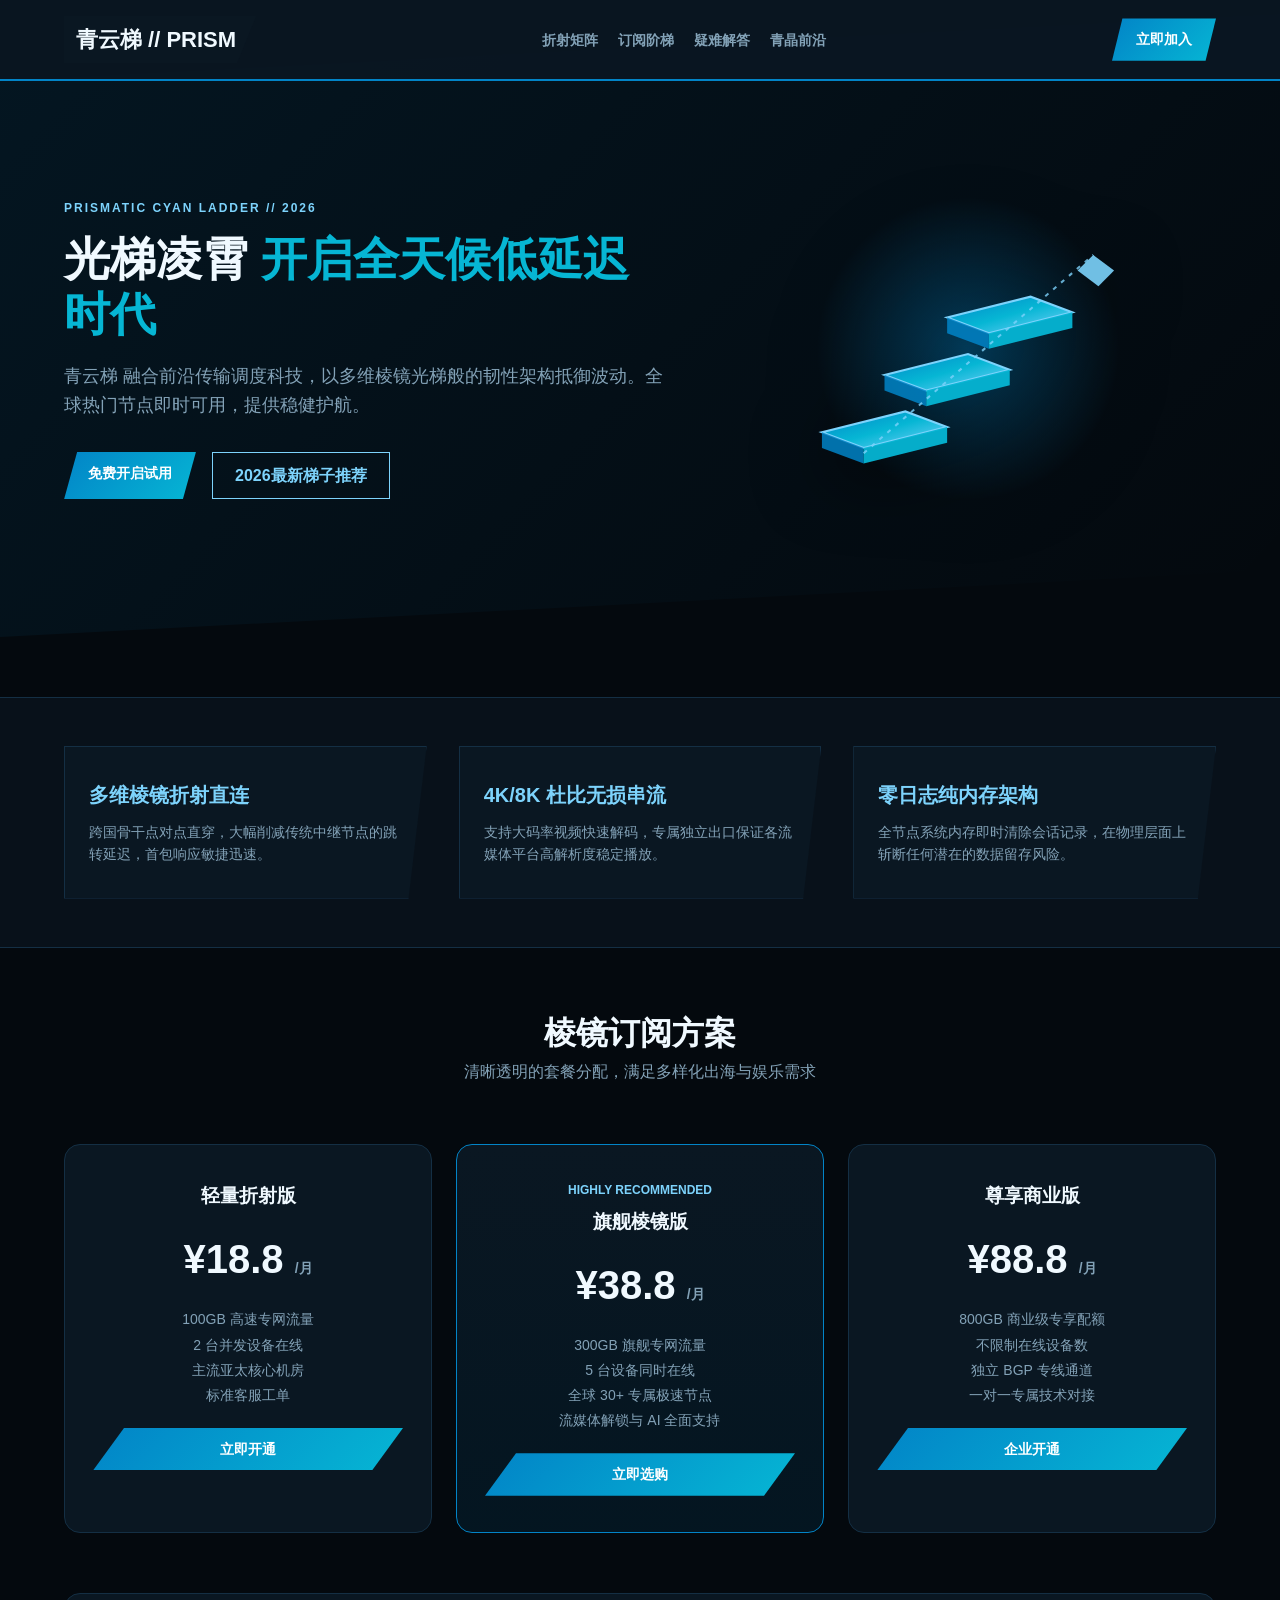
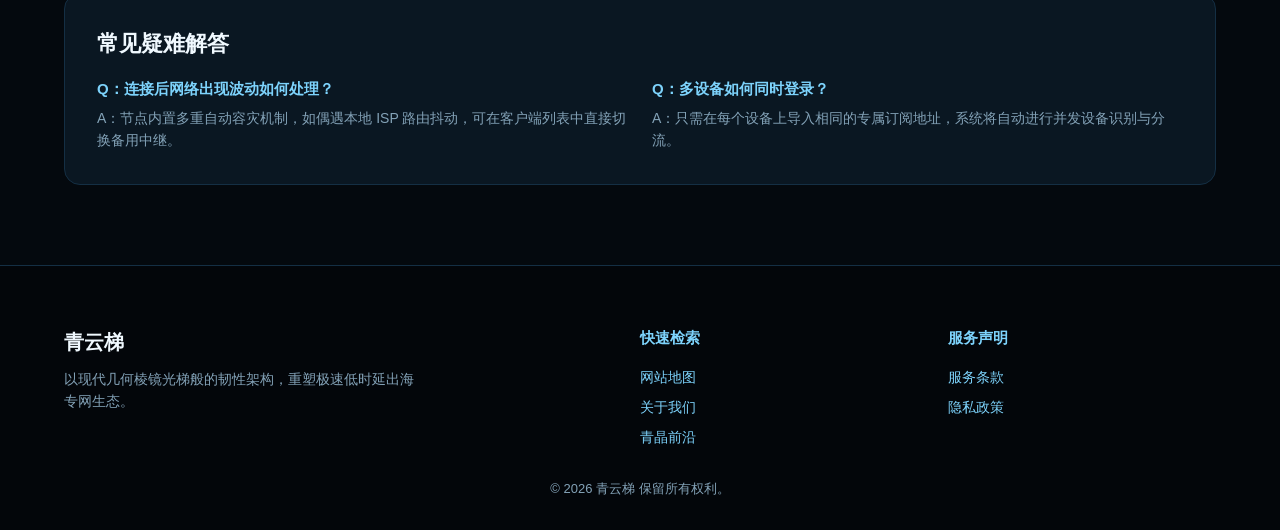
==== index.html @ d5e56dec "feat: deploy qingyunticloud.sbs landing page with full SEO suite" ====
<!DOCTYPE html>
<html lang="zh-CN">
<head>
  <meta charset="UTF-8">
  <meta name="viewport" content="width=device-width, initial-scale=1.0">
  <title>青云梯官方平台 - 2026多维青晶棱镜专线加速服务 | 极速秒开与AI大模型优质梯子推荐</title>
  <meta name="description" content="青云梯以倾斜切角动态棱镜结构展现多路径高可靠加速网络。4K极速解析，AI长连接坚实支撑，全域低延迟畅通无阻。">
  <link rel="canonical" href="https://qingyunticloud.sbs/">
  <link rel="stylesheet" href="style.css">
  <meta property="og:type" content="website">
  <meta property="og:title" content="青云梯官方平台 - 2026多维青晶棱镜专线加速服务 | 极速秒开与AI大模型优质梯子推荐">
  <meta property="og:description" content="青云梯以倾斜切角动态棱镜结构展现多路径高可靠加速网络。4K极速解析，AI长连接坚实支撑，全域低延迟畅通无阻。">
  <meta property="og:url" content="https://qingyunticloud.sbs/">
  <script type="application/ld+json">
  {"@context": "https://schema.org", "@type": "Product", "name": "青云梯棱镜光梯", "description": "青云梯以倾斜切角动态棱镜结构展现多路径高可靠加速网络。4K极速解析，AI长连接坚实支撑，全域低延迟畅通无阻。", "brand": {"@type": "Brand", "name": "青云梯"}}
  </script>
</head>
<body>

  <!-- Trapezoid Angled Header -->
  <nav class="angle-nav">
    <div class="angle-container angle-nav-inner">
      <a href="index.html" class="angle-logo">青云梯 // PRISM</a>
      <ul class="angle-menu">
        <li><a href="#strips">折射矩阵</a></li>
        <li><a href="#plans">订阅阶梯</a></li>
        <li><a href="#qna">疑难解答</a></li>
        <li><a href="prism-feed.html">青晶前沿</a></li>
      </ul>
      <a href="https://ww012.twilightaff.com/#/?code=A56DH1Af" class="btn-angle-cta" target="_blank" rel="nofollow">立即加入</a>
    </div>
  </nav>

  <!-- Diagonal Skew Hero -->
  <header class="skew-hero">
    <div class="skew-bg-slice"></div>
    <div class="angle-container skew-hero-inner">
      <div>
        <div style="font-size:12px; font-weight:800; color:var(--accent); letter-spacing:2px; margin-bottom:14px;">PRISMATIC CYAN LADDER // 2026</div>
        <h1 class="skew-hero-title">光梯凌霄 <span>开启全天候低延迟时代</span></h1>
        <p class="skew-hero-desc">青云梯 融合前沿传输调度科技，以多维棱镜光梯般的韧性架构抵御波动。全球热门节点即时可用，提供稳健护航。</p>
        <div style="display:flex; gap:16px; flex-wrap:wrap;">
          <a href="https://ww012.twilightaff.com/#/?code=A56DH1Af" class="btn-angle-cta" target="_blank" rel="nofollow">免费开启试用</a>
          <a href="https://tizilab.net/paihang/" style="padding:10px 22px; border:1px solid var(--accent); color:var(--accent); font-weight:700;" target="_blank">2026最新梯子推荐</a>
        </div>
      </div>
      <div style="display:flex; justify-content:center;">
        
        <div class="motion-art-frame prism-frame" aria-label="现代青晶多维棱镜光梯插画">
          <svg class="motion-svg" width="100%" height="340" viewBox="0 0 460 360" fill="none" xmlns="http://www.w3.org/2000/svg">
            <defs>
              <linearGradient id="prismGrad" x1="0%" y1="0%" x2="100%" y2="100%">
                <stop offset="0%" stop-color="#0284c7"/>
                <stop offset="50%" stop-color="#06b6d4"/>
                <stop offset="100%" stop-color="#7dd3fc"/>
              </linearGradient>
              <radialGradient id="prismGlow" cx="50%" cy="50%" r="50%">
                <stop offset="0%" stop-color="#0284c7" stop-opacity="0.4"/>
                <stop offset="100%" stop-color="#0284c7" stop-opacity="0"/>
              </radialGradient>
            </defs>
            <circle cx="230" cy="180" r="145" fill="url(#prismGlow)" class="glow-pulse"/>
            <g class="step-pulse-1">
              <polygon points="90,260 170,240 210,255 130,275" fill="url(#prismGrad)" stroke="#7dd3fc" stroke-width="2"/>
              <polygon points="90,260 130,275 130,290 90,275" fill="#0284c7" opacity="0.85"/>
              <polygon points="130,275 210,255 210,270 130,290" fill="#06b6d4" opacity="0.95"/>
            </g>
            <g class="step-pulse-2">
              <polygon points="150,205 230,185 270,200 190,220" fill="url(#prismGrad)" stroke="#7dd3fc" stroke-width="2"/>
              <polygon points="150,205 190,220 190,235 150,220" fill="#0284c7" opacity="0.85"/>
              <polygon points="190,220 270,200 270,215 190,235" fill="#06b6d4" opacity="0.95"/>
            </g>
            <g class="step-pulse-3">
              <polygon points="210,150 290,130 330,145 250,165" fill="url(#prismGrad)" stroke="#7dd3fc" stroke-width="2"/>
              <polygon points="210,150 250,165 250,180 210,165" fill="#0284c7" opacity="0.85"/>
              <polygon points="250,165 330,145 330,160 250,180" fill="#06b6d4" opacity="0.95"/>
            </g>
            <line x1="130" y1="280" x2="350" y2="90" stroke="#7dd3fc" stroke-width="2" stroke-dasharray="4 6" opacity="0.8" class="ray-ascend"/>
            <polygon points="350,90 370,105 355,120 335,105" fill="#7dd3fc" opacity="0.9" class="crystal-spin" transform-origin="352 105"/>
          </svg>
        </div>
        
      </div>
    </div>
  </header>

  <!-- Zig-Zag Dynamic Strips -->
  <section id="strips" class="zigzag-strip">
    <div class="angle-container zigzag-grid">
      <div class="zigzag-card">
        <h3>多维棱镜折射直连</h3>
        <p>跨国骨干点对点直穿，大幅削减传统中继节点的跳转延迟，首包响应敏捷迅速。</p>
      </div>
      <div class="zigzag-card">
        <h3>4K/8K 杜比无损串流</h3>
        <p>支持大码率视频快速解码，专属独立出口保证各流媒体平台高解析度稳定播放。</p>
      </div>
      <div class="zigzag-card">
        <h3>零日志纯内存架构</h3>
        <p>全节点系统内存即时清除会话记录，在物理层面上斩断任何潜在的数据留存风险。</p>
      </div>
    </div>
  </section>

  <!-- Floating Prism Pricing -->
  <section id="plans" class="angle-container">
    <div style="text-align:center; margin-bottom:40px;">
      <h2 style="font-size:32px; font-weight:900;">棱镜订阅方案</h2>
      <p style="color:var(--muted);">清晰透明的套餐分配，满足多样化出海与娱乐需求</p>
    </div>

    <div class="prism-pricing">
      <div class="prism-card">
        <h3>轻量折射版</h3>
        <div class="prism-price">¥18.8 <span style="font-size:14px; color:var(--muted);">/月</span></div>
        <p style="color:var(--muted); font-size:14px; line-height:1.8; margin-bottom:20px;">
          100GB 高速专网流量<br>2 台并发设备在线<br>主流亚太核心机房<br>标准客服工单
        </p>
        <a href="https://ww012.twilightaff.com/#/?code=A56DH1Af" class="btn-angle-cta" style="display:block;" target="_blank" rel="nofollow">立即开通</a>
      </div>

      <div class="prism-card featured">
        <div style="font-size:12px; color:var(--accent); font-weight:800; margin-bottom:6px;">HIGHLY RECOMMENDED</div>
        <h3>旗舰棱镜版</h3>
        <div class="prism-price">¥38.8 <span style="font-size:14px; color:var(--muted);">/月</span></div>
        <p style="color:var(--muted); font-size:14px; line-height:1.8; margin-bottom:20px;">
          300GB 旗舰专网流量<br>5 台设备同时在线<br>全球 30+ 专属极速节点<br>流媒体解锁与 AI 全面支持
        </p>
        <a href="https://ww012.twilightaff.com/#/?code=A56DH1Af" class="btn-angle-cta" style="display:block;" target="_blank" rel="nofollow">立即选购</a>
      </div>

      <div class="prism-card">
        <h3>尊享商业版</h3>
        <div class="prism-price">¥88.8 <span style="font-size:14px; color:var(--muted);">/月</span></div>
        <p style="color:var(--muted); font-size:14px; line-height:1.8; margin-bottom:20px;">
          800GB 商业级专享配额<br>不限制在线设备数<br>独立 BGP 专线通道<br>一对一专属技术对接
        </p>
        <a href="https://ww012.twilightaff.com/#/?code=A56DH1Af" class="btn-angle-cta" style="display:block;" target="_blank" rel="nofollow">企业开通</a>
      </div>
    </div>
  </section>

  <!-- Q&A -->
  <section id="qna" class="angle-container" style="margin:60px auto;">
    <div style="background:var(--panel); border:1px solid var(--border); border-radius:16px; padding:32px;">
      <h2 style="font-size:22px; margin-bottom:16px;">常见疑难解答</h2>
      <div style="display:grid; grid-template-columns:1fr 1fr; gap:24px;">
        <div>
          <h4 style="font-size:15px; color:var(--accent); margin-bottom:6px;">Q：连接后网络出现波动如何处理？</h4>
          <p style="font-size:14px; color:var(--muted);">A：节点内置多重自动容灾机制，如偶遇本地 ISP 路由抖动，可在客户端列表中直接切换备用中继。</p>
        </div>
        <div>
          <h4 style="font-size:15px; color:var(--accent); margin-bottom:6px;">Q：多设备如何同时登录？</h4>
          <p style="font-size:14px; color:var(--muted);">A：只需在每个设备上导入相同的专属订阅地址，系统将自动进行并发设备识别与分流。</p>
        </div>
      </div>
    </div>
  </section>

  <!-- Geometric Mosaic Footer -->
  <footer class="angle-footer">
    <div class="angle-container mosaic-grid">
      <div>
        <h3 style="font-size:20px; margin-bottom:10px;">青云梯</h3>
        <p style="font-size:14px; color:var(--muted); max-width:360px;">以现代几何棱镜光梯般的韧性架构，重塑极速低时延出海专网生态。</p>
      </div>
      <div class="mosaic-col">
        <h4>快速检索</h4>
        <ul>
          <li><a href="sitemap.html">网站地图</a></li>
          <li><a href="about.html">关于我们</a></li>
          <li><a href="prism-feed.html">青晶前沿</a></li>
        </ul>
      </div>
      <div class="mosaic-col">
        <h4>服务声明</h4>
        <ul>
          <li><a href="terms.html">服务条款</a></li>
          <li><a href="privacy.html">隐私政策</a></li>
        </ul>
      </div>
    </div>
    <div style="text-align:center; font-size:13px; color:var(--muted); margin-top:30px;">
      © 2026 青云梯 保留所有权利。
    </div>
  </footer>

</body>
</html>
---- style.css ----
/* Archetype 6: Prismatic Angled Slices (qingyunticloud.sbs) */
:root {
  --primary: #0284c7;
  --secondary: #06b6d4;
  --accent: #7dd3fc;
  --bg: #04090e;
  --panel: #0a1722;
  --border: #142f44;
  --text: #f0f9ff;
  --muted: #83a2b7;
  --link-color: #7dd3fc;
}
* { box-sizing: border-box; margin: 0; padding: 0; }
body { background: var(--bg); color: var(--text); font-family: -apple-system, BlinkMacSystemFont, "Segoe UI", Roboto, sans-serif; line-height: 1.6; overflow-x: hidden; }
a { color: var(--link-color); text-decoration: none; }
a:visited { color: var(--link-color); }
a:hover { color: var(--primary); text-decoration: underline; }

/* Trapezoid Angled Header */
.angle-nav { background: rgba(10, 23, 34, 0.95); border-bottom: 2px solid var(--primary); padding: 16px 0; position: sticky; top: 0; z-index: 99; }
.angle-container { max-width: 1200px; margin: 0 auto; padding: 0 24px; }
.angle-nav-inner { display: flex; justify-content: space-between; align-items: center; }
.angle-logo { font-size: 22px; font-weight: 900; color: var(--text); display: flex; align-items: center; gap: 8px; clip-path: polygon(0 0, 100% 0, 90% 100%, 0 100%); background: var(--panel); padding: 6px 20px 6px 12px; }
.angle-menu { list-style: none; display: flex; gap: 20px; }
.angle-menu a { font-size: 14px; font-weight: 700; color: var(--muted); }
.angle-menu a:hover { color: var(--accent); }
.btn-angle-cta { background: linear-gradient(135deg, var(--primary), var(--secondary)); color: #fff !important; padding: 10px 24px; font-weight: 800; font-size: 14px; clip-path: polygon(10% 0, 100% 0, 90% 100%, 0 100%); text-decoration: none !important; }

/* Diagonal Angled Slice Hero */
.skew-hero { position: relative; padding: 80px 0 100px; }
.skew-bg-slice { position: absolute; inset: 0; background: linear-gradient(135deg, rgba(2, 132, 199, 0.1), transparent); transform: skewY(-3deg); transform-origin: top left; z-index: 1; pointer-events: none; }
.skew-hero-inner { position: relative; z-index: 2; display: grid; grid-template-columns: 1.1fr 0.9fr; gap: 48px; align-items: center; }
.skew-hero-title { font-size: 46px; font-weight: 900; line-height: 1.2; margin-bottom: 20px; }
.skew-hero-title span { color: var(--secondary); }
.skew-hero-desc { font-size: 18px; color: var(--muted); margin-bottom: 32px; }

/* Zig-Zag Dynamic Strips */
.zigzag-strip { padding: 48px 0; border-top: 1px solid var(--border); border-bottom: 1px solid var(--border); margin: 60px 0; background: rgba(10, 23, 34, 0.6); }
.zigzag-grid { display: grid; grid-template-columns: repeat(3, 1fr); gap: 32px; }
.zigzag-card { background: var(--panel); border: 1px solid var(--border); clip-path: polygon(0 0, 100% 0, 95% 100%, 0 100%); padding: 32px 24px; }
.zigzag-card h3 { font-size: 20px; margin-bottom: 10px; color: var(--accent); }
.zigzag-card p { font-size: 14px; color: var(--muted); }

/* Floating Prism Pricing Cards */
.prism-pricing { display: grid; grid-template-columns: repeat(3, 1fr); gap: 24px; margin: 60px 0; }
.prism-card { background: var(--panel); border: 1px solid var(--border); border-radius: 16px; padding: 36px 28px; text-align: center; position: relative; transition: transform 0.2s; }
.prism-card:hover { transform: translateY(-8px); border-color: var(--secondary); }
.prism-card.featured { border-color: var(--primary); background: linear-gradient(180deg, var(--panel), rgba(2, 132, 199, 0.1)); }
.prism-price { font-size: 40px; font-weight: 900; margin: 16px 0; }

/* Geometric Mosaic Footer */
.angle-footer { background: #03060a; border-top: 1px solid var(--border); padding: 60px 0 30px; margin-top: 80px; }
.mosaic-grid { display: grid; grid-template-columns: 2fr 1fr 1fr; gap: 40px; }
.mosaic-col h4 { font-size: 15px; color: var(--accent); margin-bottom: 16px; }
.mosaic-col ul { list-style: none; display: flex; flex-direction: column; gap: 8px; font-size: 14px; }

@media (max-width: 900px) {
  .skew-hero-inner { grid-template-columns: 1fr; }
  .zigzag-grid { grid-template-columns: 1fr; }
  .prism-pricing { grid-template-columns: 1fr; }
  .mosaic-grid { grid-template-columns: 1fr; }
  .angle-menu { display: none; }
}


/* ==========================================================================
   Hero SVG Motion Core & Animation Keyframes (Guaranteed Visibility)
   ========================================================================== */
.motion-art-frame {
  width: 100% !important;
  max-width: 480px !important;
  min-height: 280px !important;
  margin: 0 auto !important;
  display: flex !important;
  justify-content: center !important;
  align-items: center !important;
  position: relative !important;
  flex-shrink: 0 !important;
}

.motion-svg {
  width: 100% !important;
  max-width: 480px !important;
  height: auto !important;
  min-height: 260px !important;
  display: block !important;
  overflow: visible !important;
  filter: drop-shadow(0 15px 35px rgba(0, 0, 0, 0.65)) !important;
}

@keyframes glowPulse {
  0%, 100% { transform: scale(1); opacity: 0.8; }
  50% { transform: scale(1.08); opacity: 1; }
}

@keyframes creamBounce {
  0%, 100% { transform: translateY(0); }
  50% { transform: translateY(-5px); }
}

@keyframes berryFloat {
  0%, 100% { transform: translateY(0) rotate(0deg); }
  50% { transform: translateY(-6px) rotate(4deg); }
}

@keyframes strawShake {
  0%, 100% { transform: rotate(0deg); }
  50% { transform: rotate(-2.5deg); }
}

@keyframes bubbleFloat {
  0% { transform: translateY(0); opacity: 0.25; }
  50% { opacity: 0.9; }
  100% { transform: translateY(-24px); opacity: 0; }
}

@keyframes ringFloat {
  0%, 100% { transform: translateY(0) rotate(-12deg); }
  50% { transform: translateY(-10px) rotate(-8deg); }
}

@keyframes runeShimmer {
  0%, 100% { opacity: 0.35; stroke-dashoffset: 0; }
  50% { opacity: 1; stroke-dashoffset: 24; }
}

@keyframes spinCW {
  from { transform: rotate(0deg); }
  to { transform: rotate(360deg); }
}

@keyframes spinCCW {
  from { transform: rotate(0deg); }
  to { transform: rotate(-360deg); }
}

@keyframes stepPulse {
  0%, 100% { opacity: 0.7; transform: translateY(0); }
  50% { opacity: 1; transform: translateY(-4px); }
}

@keyframes cloudDrift {
  0%, 100% { transform: translateX(0); }
  50% { transform: translateX(16px); }
}

@keyframes rayAscend {
  0% { stroke-dashoffset: 20; opacity: 0.2; }
  50% { opacity: 0.95; }
  100% { stroke-dashoffset: 0; opacity: 0.2; }
}

.glow-pulse { animation: glowPulse 4s ease-in-out infinite; transform-origin: center; }
.cream-bounce { animation: creamBounce 3.5s ease-in-out infinite; }
.berry-float { animation: berryFloat 3s ease-in-out infinite; transform-origin: 230px 85px; }
.straw-shake { animation: strawShake 4s ease-in-out infinite; transform-origin: 210px 250px; }
.bubble-float-1 { animation: bubbleFloat 3s ease-in-out infinite; }
.bubble-float-2 { animation: bubbleFloat 4.2s ease-in-out infinite 0.8s; }
.bubble-float-3 { animation: bubbleFloat 3.6s ease-in-out infinite 1.5s; }

.ring-float { animation: ringFloat 5s ease-in-out infinite; }
.rune-shimmer { animation: runeShimmer 3s ease-in-out infinite; }
.orbital-spin { animation: spinCW 25s linear infinite; transform-origin: 230px 180px; }
.ring-spin-cw { animation: spinCW 18s linear infinite; transform-origin: 230px 180px; }
.ring-spin-ccw { animation: spinCCW 24s linear infinite; transform-origin: 230px 180px; }

.step-pulse-1 { animation: stepPulse 3s ease-in-out infinite 0s; }
.step-pulse-2 { animation: stepPulse 3s ease-in-out infinite 0.7s; }
.step-pulse-3 { animation: stepPulse 3s ease-in-out infinite 1.4s; }
.step-pulse-4 { animation: stepPulse 3s ease-in-out infinite 2.1s; }
.cloud-drift-1 { animation: cloudDrift 6s ease-in-out infinite; }
.cloud-drift-2 { animation: cloudDrift 7s ease-in-out infinite 1s; }
.ray-ascend { animation: rayAscend 2.5s linear infinite; }
.crystal-spin { animation: spinCW 12s linear infinite; transform-origin: center; }
.mint-leaf-float { animation: berryFloat 4s ease-in-out infinite; transform-origin: 230px 95px; }

@media (prefers-reduced-motion: reduce) {
  * {
    animation-duration: 0.01ms !important;
    animation-iteration-count: 1 !important;
    transition-duration: 0.01ms !important;
  }
}
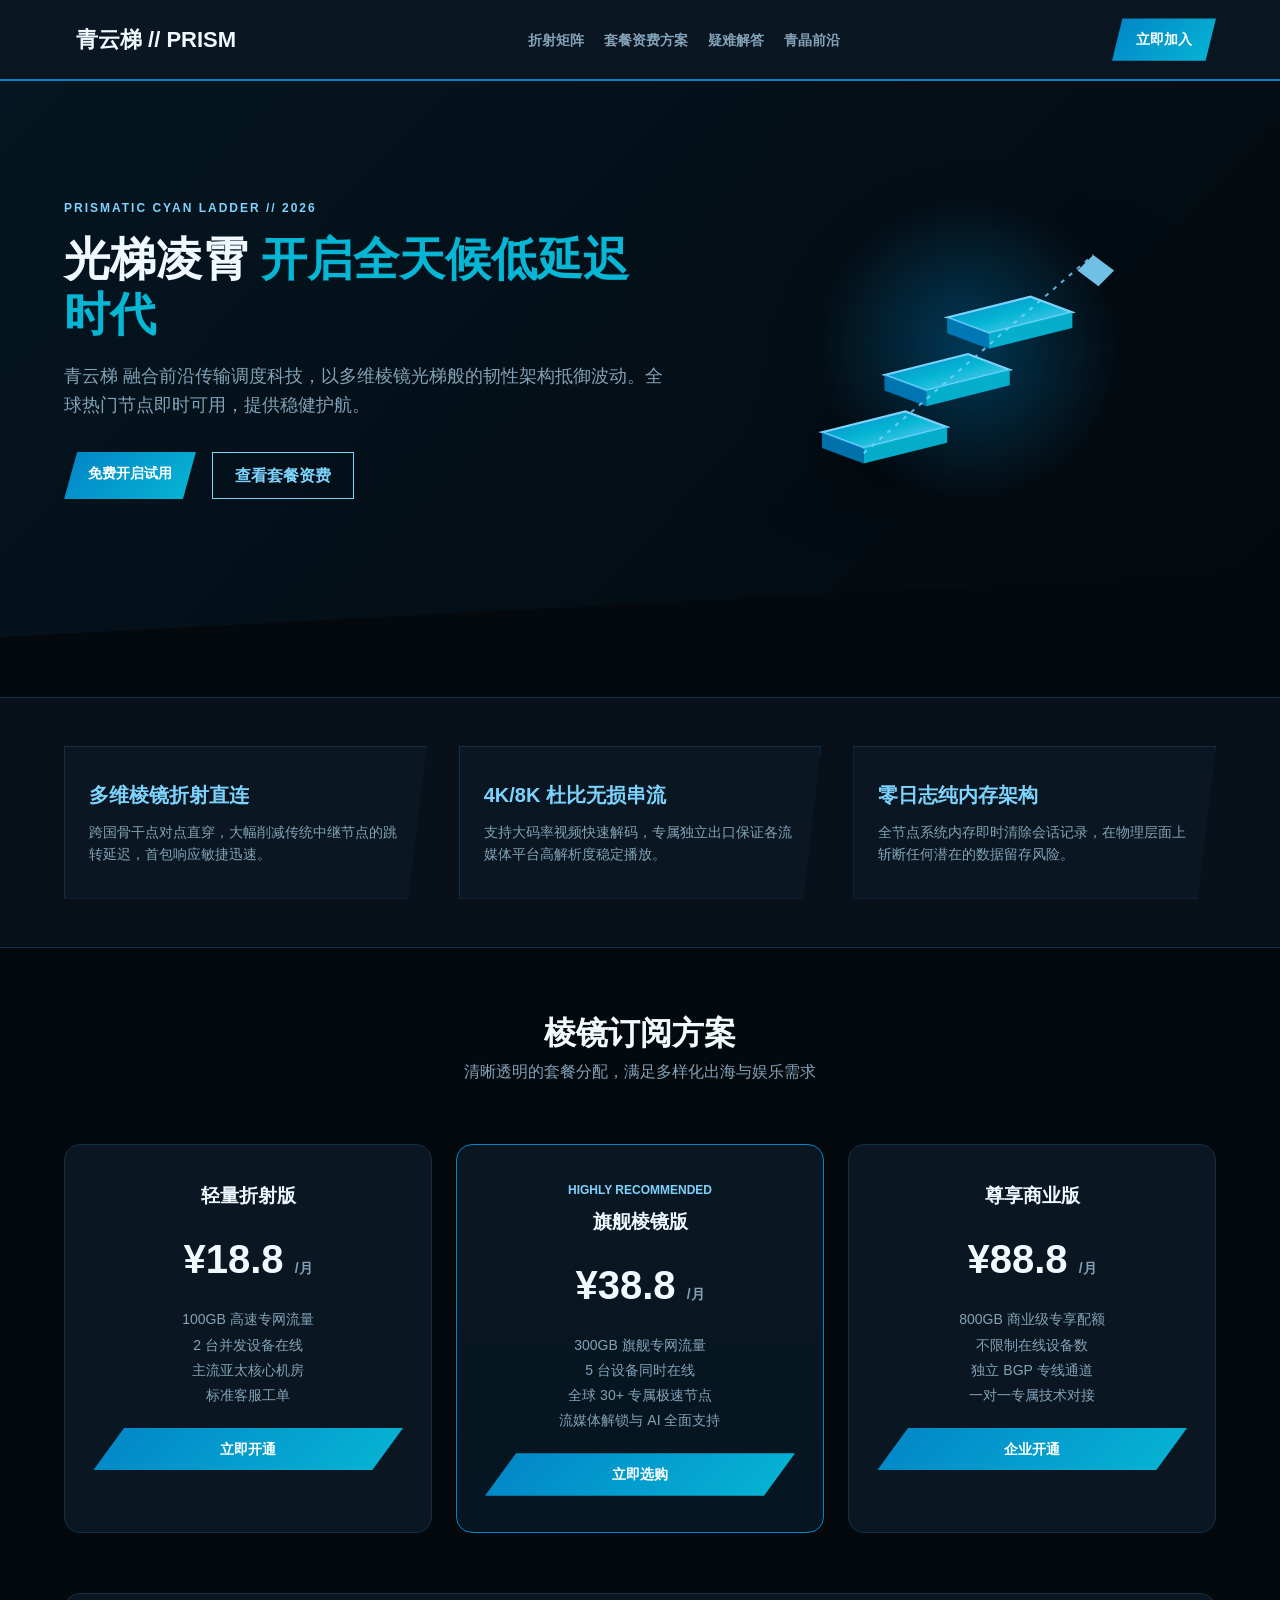
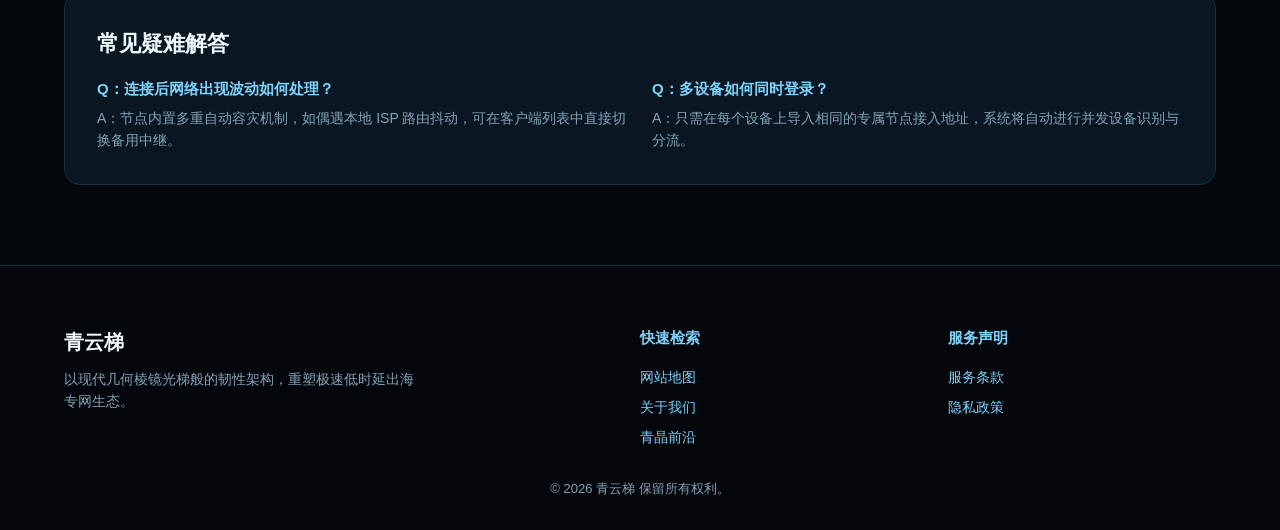
==== commit 55200c3e: "fix: remove external blog links, desensitize subscription terms, and align official landing page sty" ====
--- a/index.html
+++ b/index.html
@@ -3,12 +3,12 @@
 <head>
   <meta charset="UTF-8">
   <meta name="viewport" content="width=device-width, initial-scale=1.0">
-  <title>青云梯官方平台 - 2026多维青晶棱镜专线加速服务 | 极速秒开与AI大模型优质梯子推荐</title>
+  <title>青云梯官方平台 - 2026多维青晶棱镜专线加速服务 | 极速秒开与AI大模型优质专线加速服务</title>
   <meta name="description" content="青云梯以倾斜切角动态棱镜结构展现多路径高可靠加速网络。4K极速解析，AI长连接坚实支撑，全域低延迟畅通无阻。">
   <link rel="canonical" href="https://qingyunticloud.sbs/">
   <link rel="stylesheet" href="style.css">
   <meta property="og:type" content="website">
-  <meta property="og:title" content="青云梯官方平台 - 2026多维青晶棱镜专线加速服务 | 极速秒开与AI大模型优质梯子推荐">
+  <meta property="og:title" content="青云梯官方平台 - 2026多维青晶棱镜专线加速服务 | 极速秒开与AI大模型优质专线加速服务">
   <meta property="og:description" content="青云梯以倾斜切角动态棱镜结构展现多路径高可靠加速网络。4K极速解析，AI长连接坚实支撑，全域低延迟畅通无阻。">
   <meta property="og:url" content="https://qingyunticloud.sbs/">
   <script type="application/ld+json">
@@ -23,7 +23,7 @@
       <a href="index.html" class="angle-logo">青云梯 // PRISM</a>
       <ul class="angle-menu">
         <li><a href="#strips">折射矩阵</a></li>
-        <li><a href="#plans">订阅阶梯</a></li>
+        <li><a href="#plans">套餐资费方案</a></li>
         <li><a href="#qna">疑难解答</a></li>
         <li><a href="prism-feed.html">青晶前沿</a></li>
       </ul>
@@ -41,7 +41,7 @@
         <p class="skew-hero-desc">青云梯 融合前沿传输调度科技，以多维棱镜光梯般的韧性架构抵御波动。全球热门节点即时可用，提供稳健护航。</p>
         <div style="display:flex; gap:16px; flex-wrap:wrap;">
           <a href="https://ww012.twilightaff.com/#/?code=A56DH1Af" class="btn-angle-cta" target="_blank" rel="nofollow">免费开启试用</a>
-          <a href="https://tizilab.net/paihang/" style="padding:10px 22px; border:1px solid var(--accent); color:var(--accent); font-weight:700;" target="_blank">2026最新梯子推荐</a>
+          <a href="#plans" style="padding:10px 22px; border:1px solid var(--accent); color:var(--accent); font-weight:700;" target="_blank">查看套餐资费</a>
         </div>
       </div>
       <div style="display:flex; justify-content:center;">
@@ -151,7 +151,7 @@
         </div>
         <div>
           <h4 style="font-size:15px; color:var(--accent); margin-bottom:6px;">Q：多设备如何同时登录？</h4>
-          <p style="font-size:14px; color:var(--muted);">A：只需在每个设备上导入相同的专属订阅地址，系统将自动进行并发设备识别与分流。</p>
+          <p style="font-size:14px; color:var(--muted);">A：只需在每个设备上导入相同的专属节点接入地址，系统将自动进行并发设备识别与分流。</p>
         </div>
       </div>
     </div>
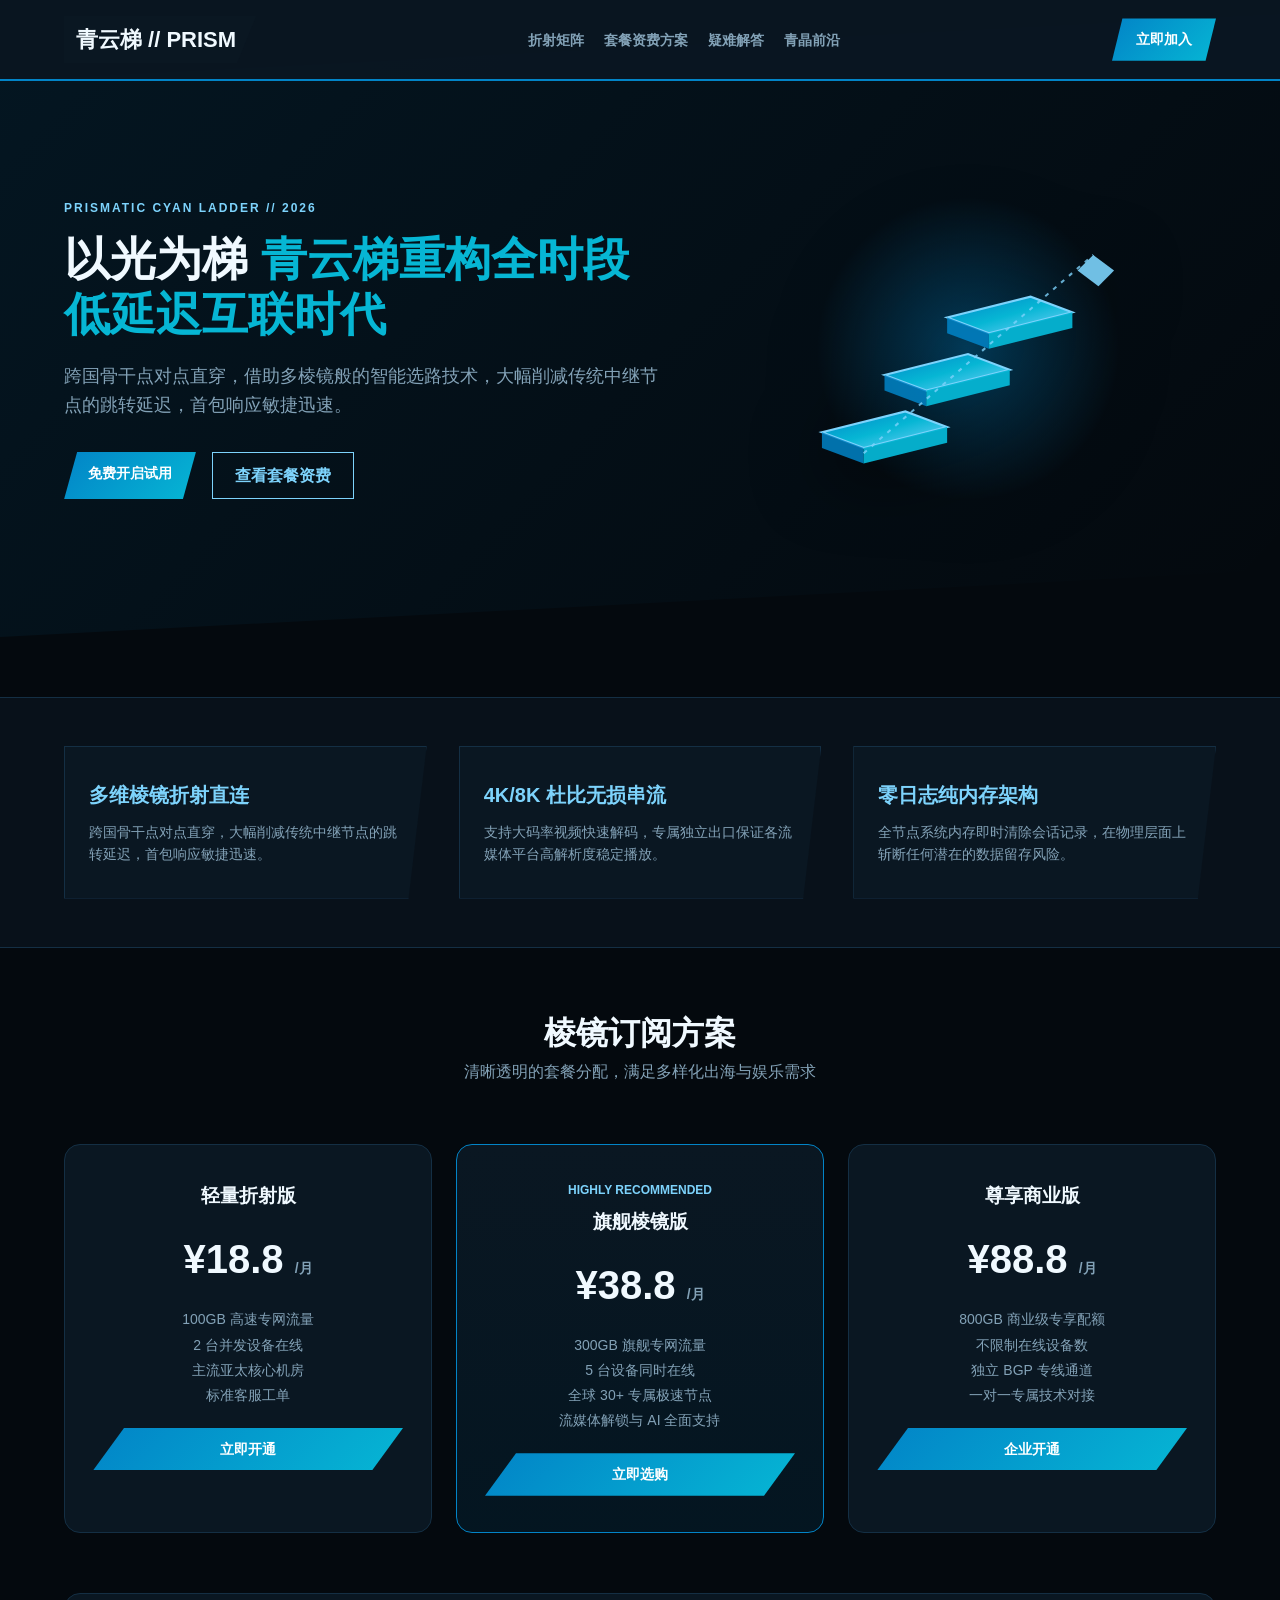
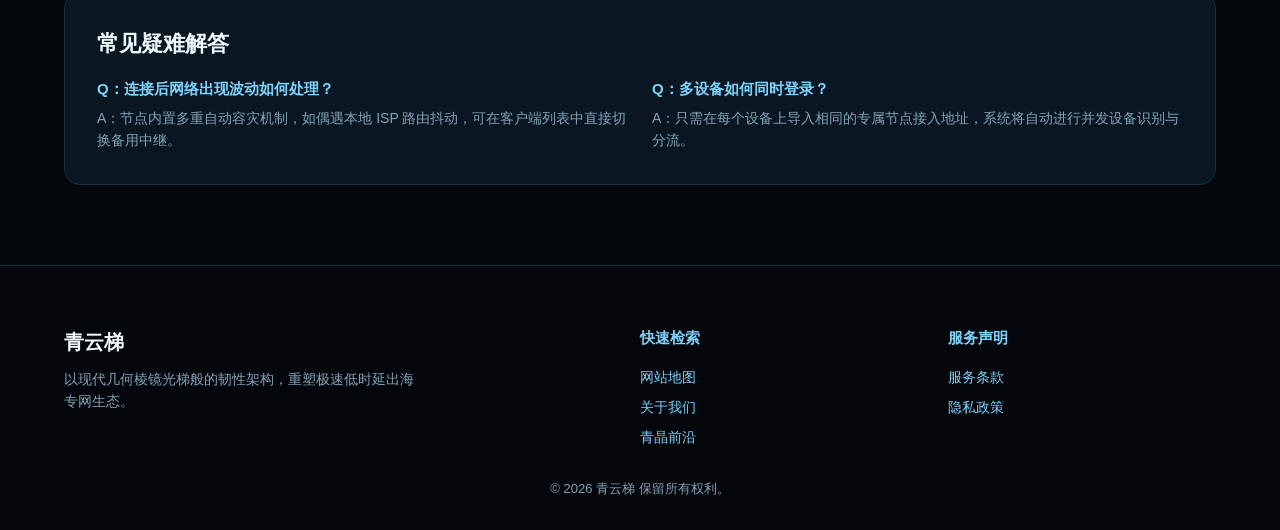
==== commit 7c772552: "revert: restore original layout and structure prior to pricing changes while keeping bespoke hero in" ====
--- a/index.html
+++ b/index.html
@@ -3,7 +3,7 @@
 <head>
   <meta charset="UTF-8">
   <meta name="viewport" content="width=device-width, initial-scale=1.0">
-  <title>青云梯官方平台 - 2026多维青晶棱镜专线加速服务 | 极速秒开与AI大模型优质专线加速服务</title>
+  <title>青云梯服务平台 - 2026多维青晶棱镜专线加速服务 | 极速秒开与AI大模型优质专线加速服务</title>
   <meta name="description" content="青云梯以倾斜切角动态棱镜结构展现多路径高可靠加速网络。4K极速解析，AI长连接坚实支撑，全域低延迟畅通无阻。">
   <link rel="canonical" href="https://qingyunticloud.sbs/">
   <link rel="stylesheet" href="style.css">
@@ -37,8 +37,8 @@
     <div class="angle-container skew-hero-inner">
       <div>
         <div style="font-size:12px; font-weight:800; color:var(--accent); letter-spacing:2px; margin-bottom:14px;">PRISMATIC CYAN LADDER // 2026</div>
-        <h1 class="skew-hero-title">光梯凌霄 <span>开启全天候低延迟时代</span></h1>
-        <p class="skew-hero-desc">青云梯 融合前沿传输调度科技，以多维棱镜光梯般的韧性架构抵御波动。全球热门节点即时可用，提供稳健护航。</p>
+        <h1 class="skew-hero-title">以光为梯 <span>青云梯重构全时段低延迟互联时代</span></h1>
+        <p class="skew-hero-desc">跨国骨干点对点直穿，借助多棱镜般的智能选路技术，大幅削减传统中继节点的跳转延迟，首包响应敏捷迅速。</p>
         <div style="display:flex; gap:16px; flex-wrap:wrap;">
           <a href="https://ww012.twilightaff.com/#/?code=A56DH1Af" class="btn-angle-cta" target="_blank" rel="nofollow">免费开启试用</a>
           <a href="#plans" style="padding:10px 22px; border:1px solid var(--accent); color:var(--accent); font-weight:700;" target="_blank">查看套餐资费</a>
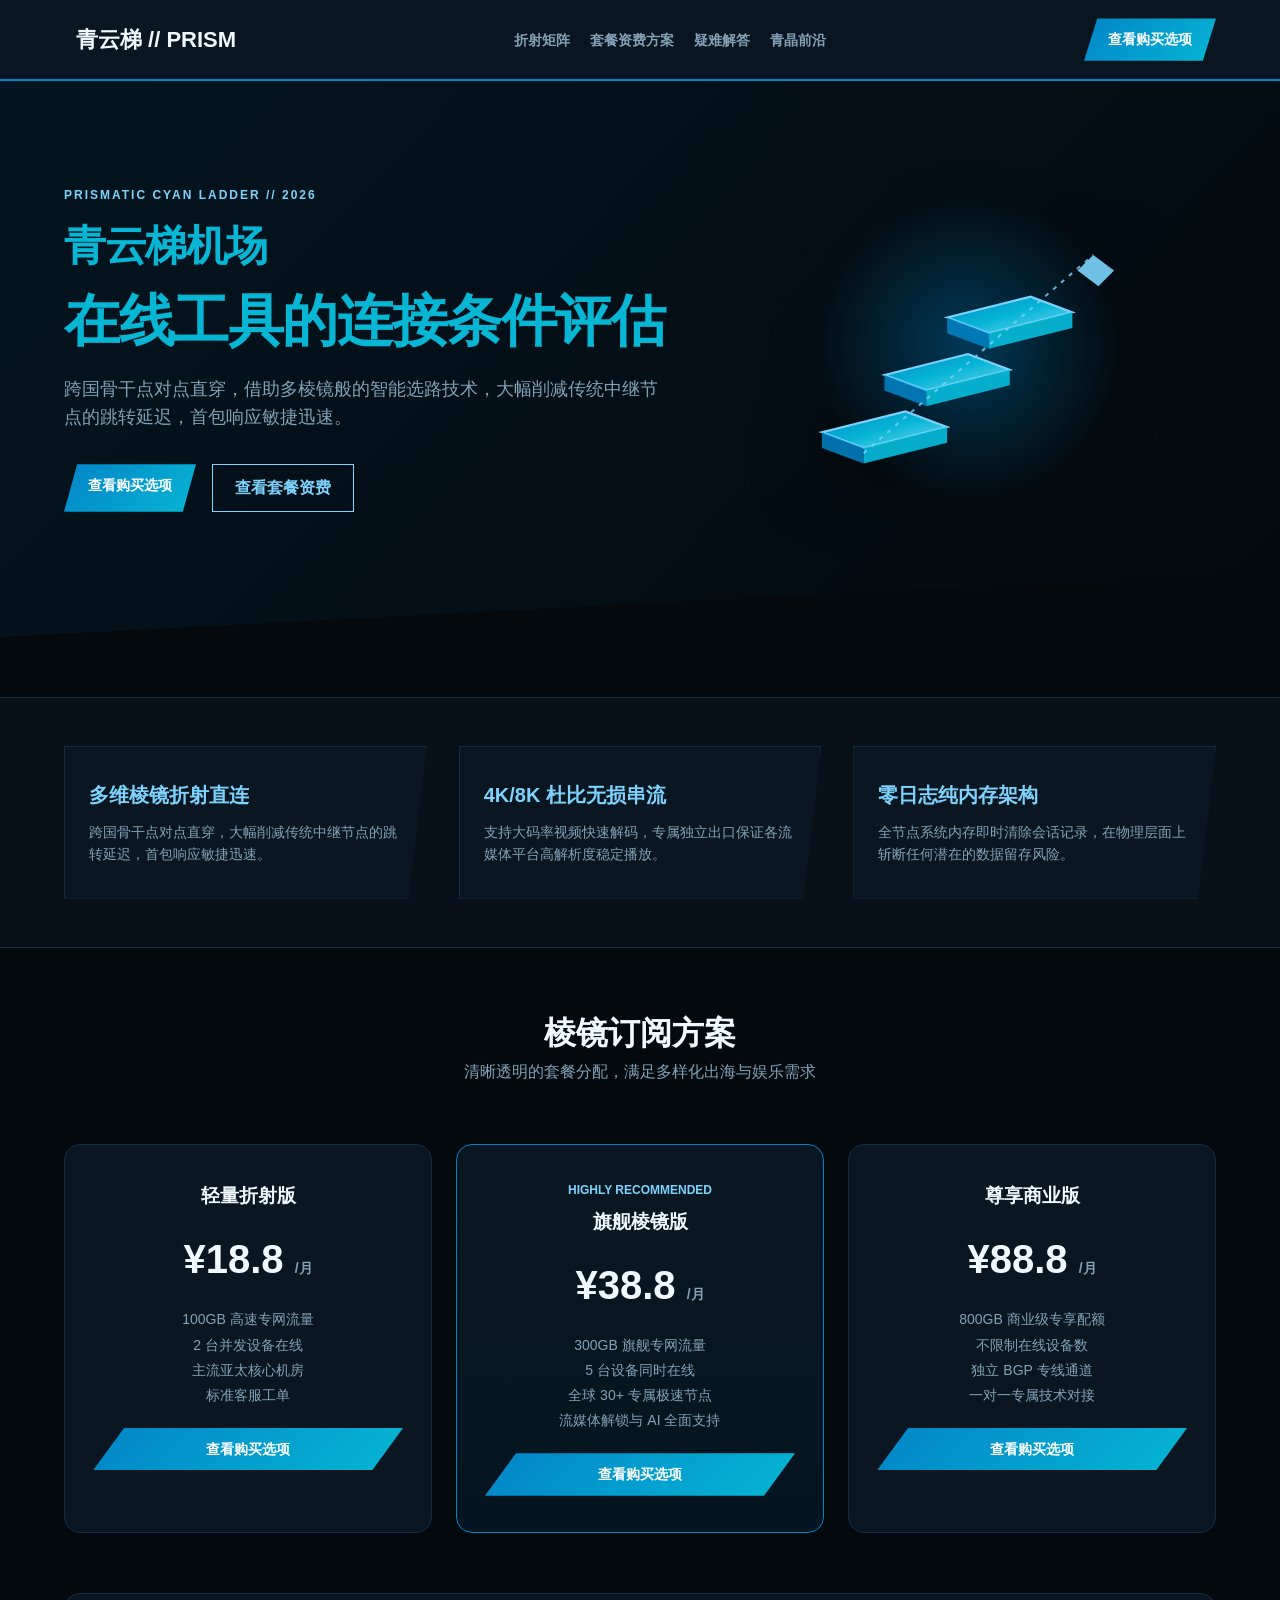
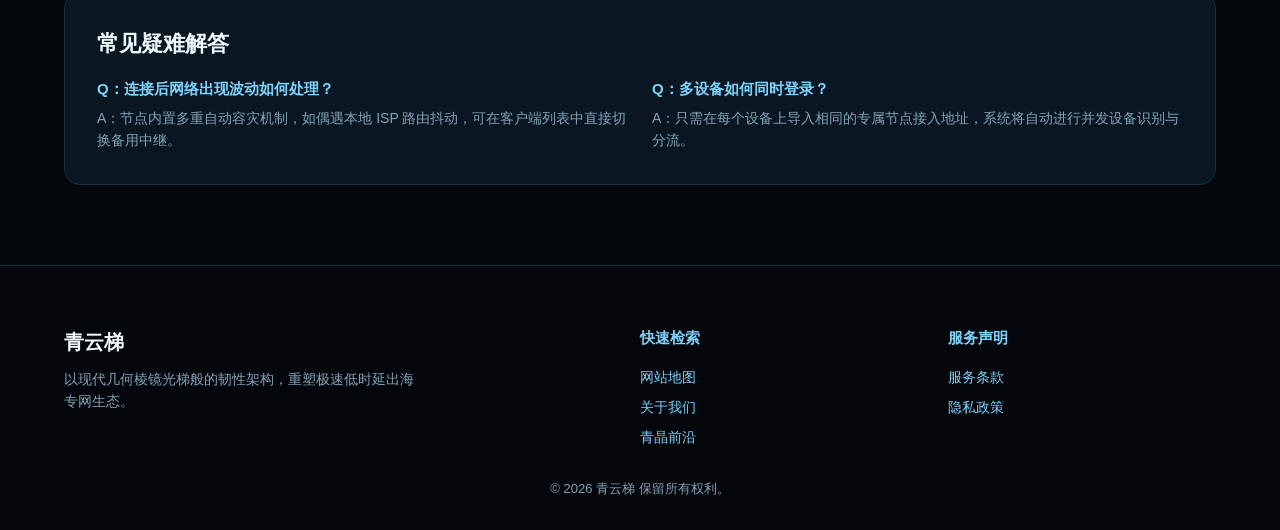
==== commit bacda438: "Improve landing-page metadata, headings and crawl consistency" ====
--- a/index.html
+++ b/index.html
@@ -2,18 +2,22 @@
 <html lang="zh-CN">
 <head>
   <meta charset="UTF-8">
-  <meta name="viewport" content="width=device-width, initial-scale=1.0">
-  <title>青云梯服务平台 - 2026多维青晶棱镜专线加速服务 | 极速秒开与AI大模型优质专线加速服务</title>
-  <meta name="description" content="青云梯以倾斜切角动态棱镜结构展现多路径高可靠加速网络。4K极速解析，AI长连接坚实支撑，全域低延迟畅通无阻。">
+  <meta name="viewport" content="width=device-width, initial-scale=1">
+  <title>青云梯机场｜在线工具的连接条件评估</title>
+  <meta name="description" content="围绕青云梯的在线工具的连接条件评估整理实用资料。按自己的设备、使用场景与预算核对服务条件，再查看外部购买页面的具体商品和条款。">
   <link rel="canonical" href="https://qingyunticloud.sbs/">
   <link rel="stylesheet" href="style.css">
   <meta property="og:type" content="website">
-  <meta property="og:title" content="青云梯官方平台 - 2026多维青晶棱镜专线加速服务 | 极速秒开与AI大模型优质专线加速服务">
-  <meta property="og:description" content="青云梯以倾斜切角动态棱镜结构展现多路径高可靠加速网络。4K极速解析，AI长连接坚实支撑，全域低延迟畅通无阻。">
+  <meta property="og:title" content="青云梯机场｜在线工具的连接条件评估">
+  <meta property="og:description" content="围绕青云梯的在线工具的连接条件评估整理实用资料。按自己的设备、使用场景与预算核对服务条件，再查看外部购买页面的具体商品和条款。">
   <meta property="og:url" content="https://qingyunticloud.sbs/">
-  <script type="application/ld+json">
-  {"@context": "https://schema.org", "@type": "Product", "name": "青云梯棱镜光梯", "description": "青云梯以倾斜切角动态棱镜结构展现多路径高可靠加速网络。4K极速解析，AI长连接坚实支撑，全域低延迟畅通无阻。", "brand": {"@type": "Brand", "name": "青云梯"}}
-  </script>
+  
+
+<meta property="og:site_name" content="青云梯">
+<meta name="twitter:title" content="青云梯机场｜在线工具的连接条件评估">
+<meta name="twitter:description" content="围绕青云梯的在线工具的连接条件评估整理实用资料。按自己的设备、使用场景与预算核对服务条件，再查看外部购买页面的具体商品和条款。">
+<script id="landing-maintenance-schema" type="application/ld+json">{"@context": "https://schema.org", "@type": "WebSite", "name": "青云梯机场｜在线工具的连接条件评估", "url": "https://qingyunticloud.sbs/", "inLanguage": "zh-CN"}</script>
+<link rel="stylesheet" href="landing-maintenance.css">
 </head>
 <body>
 
@@ -27,7 +31,7 @@
         <li><a href="#qna">疑难解答</a></li>
         <li><a href="prism-feed.html">青晶前沿</a></li>
       </ul>
-      <a href="https://ww012.twilightaff.com/#/?code=A56DH1Af" class="btn-angle-cta" target="_blank" rel="nofollow">立即加入</a>
+      <a href="https://ww012.twilightaff.com/#/?code=A56DH1Af" class="btn-angle-cta" target="_blank" rel="nofollow noopener sponsored">查看购买选项</a>
     </div>
   </nav>
 
@@ -37,10 +41,10 @@
     <div class="angle-container skew-hero-inner">
       <div>
         <div style="font-size:12px; font-weight:800; color:var(--accent); letter-spacing:2px; margin-bottom:14px;">PRISMATIC CYAN LADDER // 2026</div>
-        <h1 class="skew-hero-title">以光为梯 <span>青云梯重构全时段低延迟互联时代</span></h1>
+        <h1 class="skew-hero-title" data-landing-title="true"><span class="landing-brand">青云梯机场</span><span class="landing-focus">在线工具的连接条件评估</span></h1>
         <p class="skew-hero-desc">跨国骨干点对点直穿，借助多棱镜般的智能选路技术，大幅削减传统中继节点的跳转延迟，首包响应敏捷迅速。</p>
         <div style="display:flex; gap:16px; flex-wrap:wrap;">
-          <a href="https://ww012.twilightaff.com/#/?code=A56DH1Af" class="btn-angle-cta" target="_blank" rel="nofollow">免费开启试用</a>
+          <a href="https://ww012.twilightaff.com/#/?code=A56DH1Af" class="btn-angle-cta" target="_blank" rel="nofollow noopener sponsored">查看购买选项</a>
           <a href="#plans" style="padding:10px 22px; border:1px solid var(--accent); color:var(--accent); font-weight:700;" target="_blank">查看套餐资费</a>
         </div>
       </div>
@@ -116,7 +120,7 @@
         <p style="color:var(--muted); font-size:14px; line-height:1.8; margin-bottom:20px;">
           100GB 高速专网流量<br>2 台并发设备在线<br>主流亚太核心机房<br>标准客服工单
         </p>
-        <a href="https://ww012.twilightaff.com/#/?code=A56DH1Af" class="btn-angle-cta" style="display:block;" target="_blank" rel="nofollow">立即开通</a>
+        <a href="https://ww012.twilightaff.com/#/?code=A56DH1Af" class="btn-angle-cta" style="display:block;" target="_blank" rel="nofollow noopener sponsored">查看购买选项</a>
       </div>
 
       <div class="prism-card featured">
@@ -126,7 +130,7 @@
         <p style="color:var(--muted); font-size:14px; line-height:1.8; margin-bottom:20px;">
           300GB 旗舰专网流量<br>5 台设备同时在线<br>全球 30+ 专属极速节点<br>流媒体解锁与 AI 全面支持
         </p>
-        <a href="https://ww012.twilightaff.com/#/?code=A56DH1Af" class="btn-angle-cta" style="display:block;" target="_blank" rel="nofollow">立即选购</a>
+        <a href="https://ww012.twilightaff.com/#/?code=A56DH1Af" class="btn-angle-cta" style="display:block;" target="_blank" rel="nofollow noopener sponsored">查看购买选项</a>
       </div>
 
       <div class="prism-card">
@@ -135,7 +139,7 @@
         <p style="color:var(--muted); font-size:14px; line-height:1.8; margin-bottom:20px;">
           800GB 商业级专享配额<br>不限制在线设备数<br>独立 BGP 专线通道<br>一对一专属技术对接
         </p>
-        <a href="https://ww012.twilightaff.com/#/?code=A56DH1Af" class="btn-angle-cta" style="display:block;" target="_blank" rel="nofollow">企业开通</a>
+        <a href="https://ww012.twilightaff.com/#/?code=A56DH1Af" class="btn-angle-cta" style="display:block;" target="_blank" rel="nofollow noopener sponsored">查看购买选项</a>
       </div>
     </div>
   </section>
--- a/landing-maintenance.css
+++ b/landing-maintenance.css
@@ -0,0 +1,7 @@
+/* Scoped heading and keyboard improvements; original brand design remains. */
+h1[data-landing-title]{font-size:clamp(2rem,4.4vw,4.4rem);line-height:1.18;letter-spacing:-.025em;overflow-wrap:anywhere}
+h1[data-landing-title] .landing-brand{display:block;font-size:.74em;line-height:1.3;margin-bottom:.35em}
+h1[data-landing-title] .landing-focus{display:block;font-size:1em}
+a:focus-visible,button:focus-visible{outline:3px solid currentColor;outline-offset:5px}
+@media(max-width:600px){h1[data-landing-title]{font-size:clamp(1.65rem,7.8vw,2.3rem);line-height:1.22;max-width:100%;margin-top:.4em;margin-bottom:.6em}h1[data-landing-title] .landing-brand{font-size:.78em}}
+@media(prefers-reduced-motion:reduce){*,*::before,*::after{animation-duration:.01ms!important;animation-iteration-count:1!important;scroll-behavior:auto!important}}
